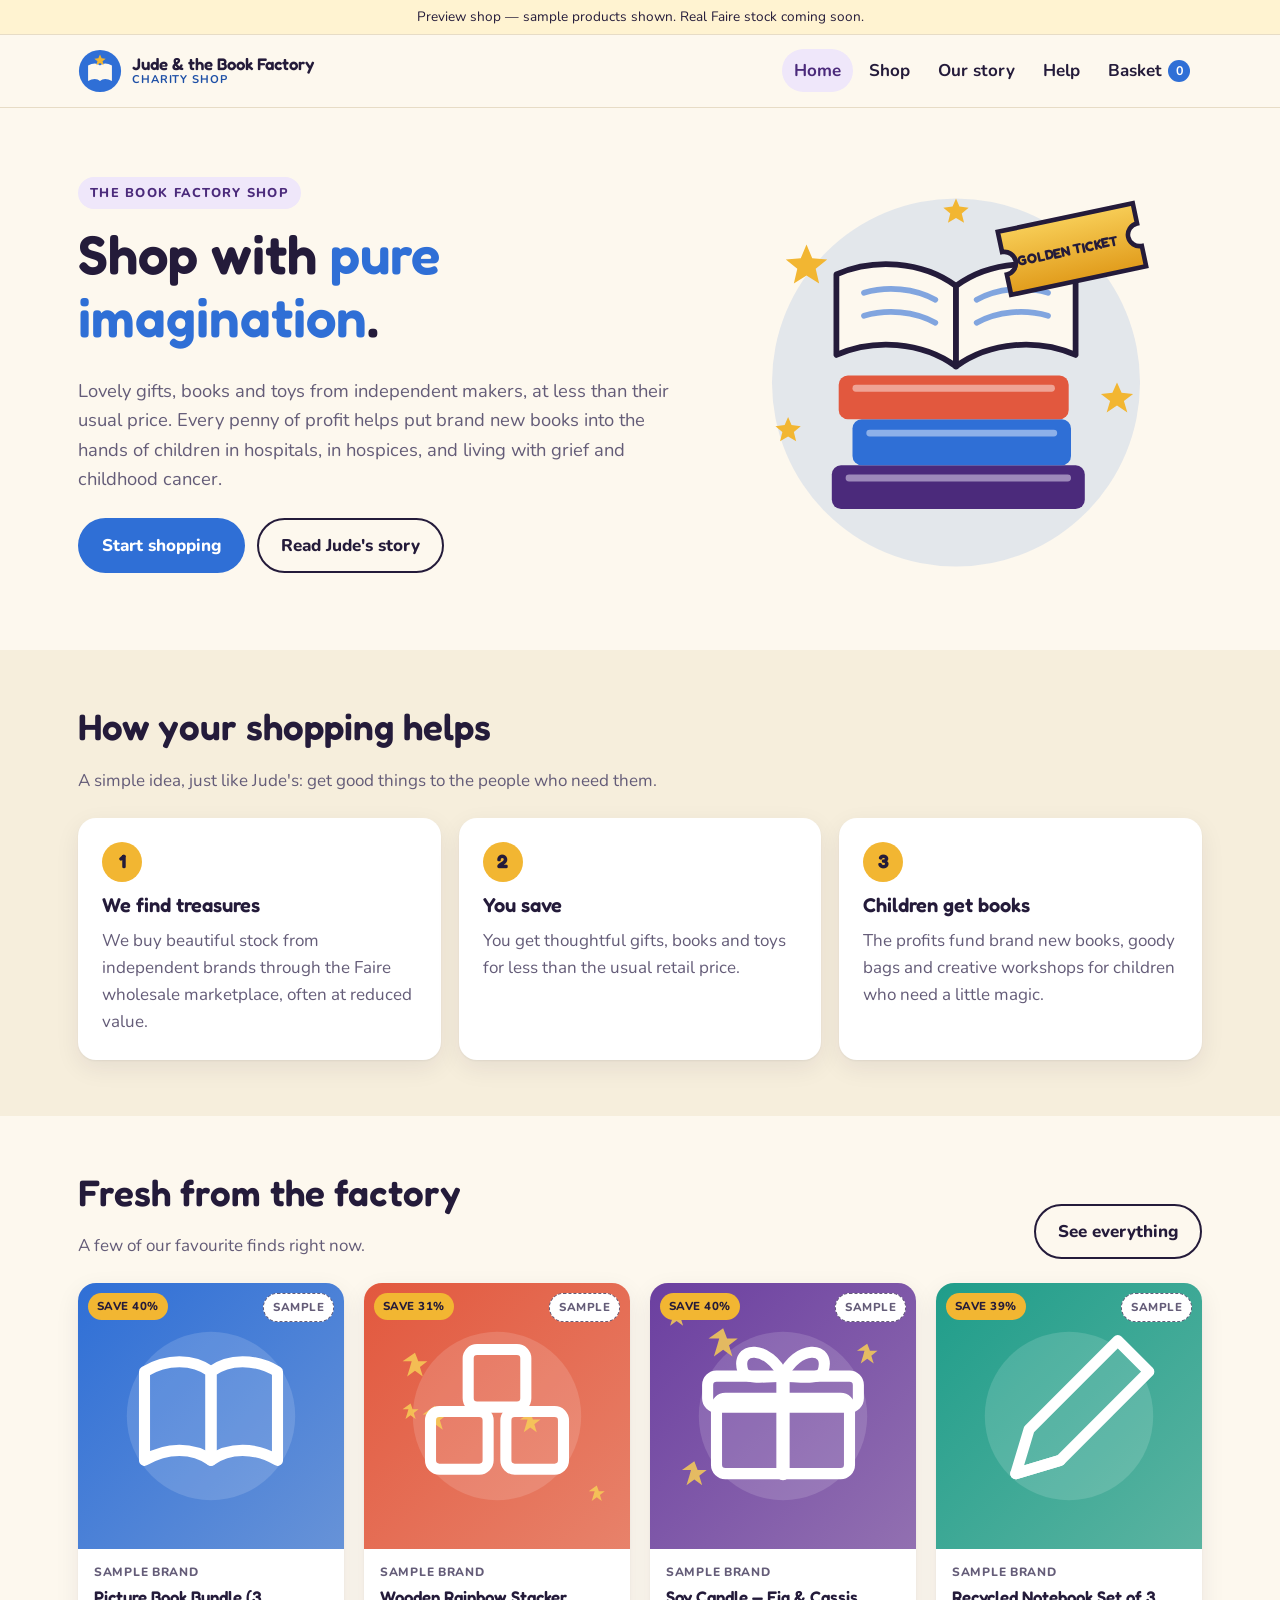
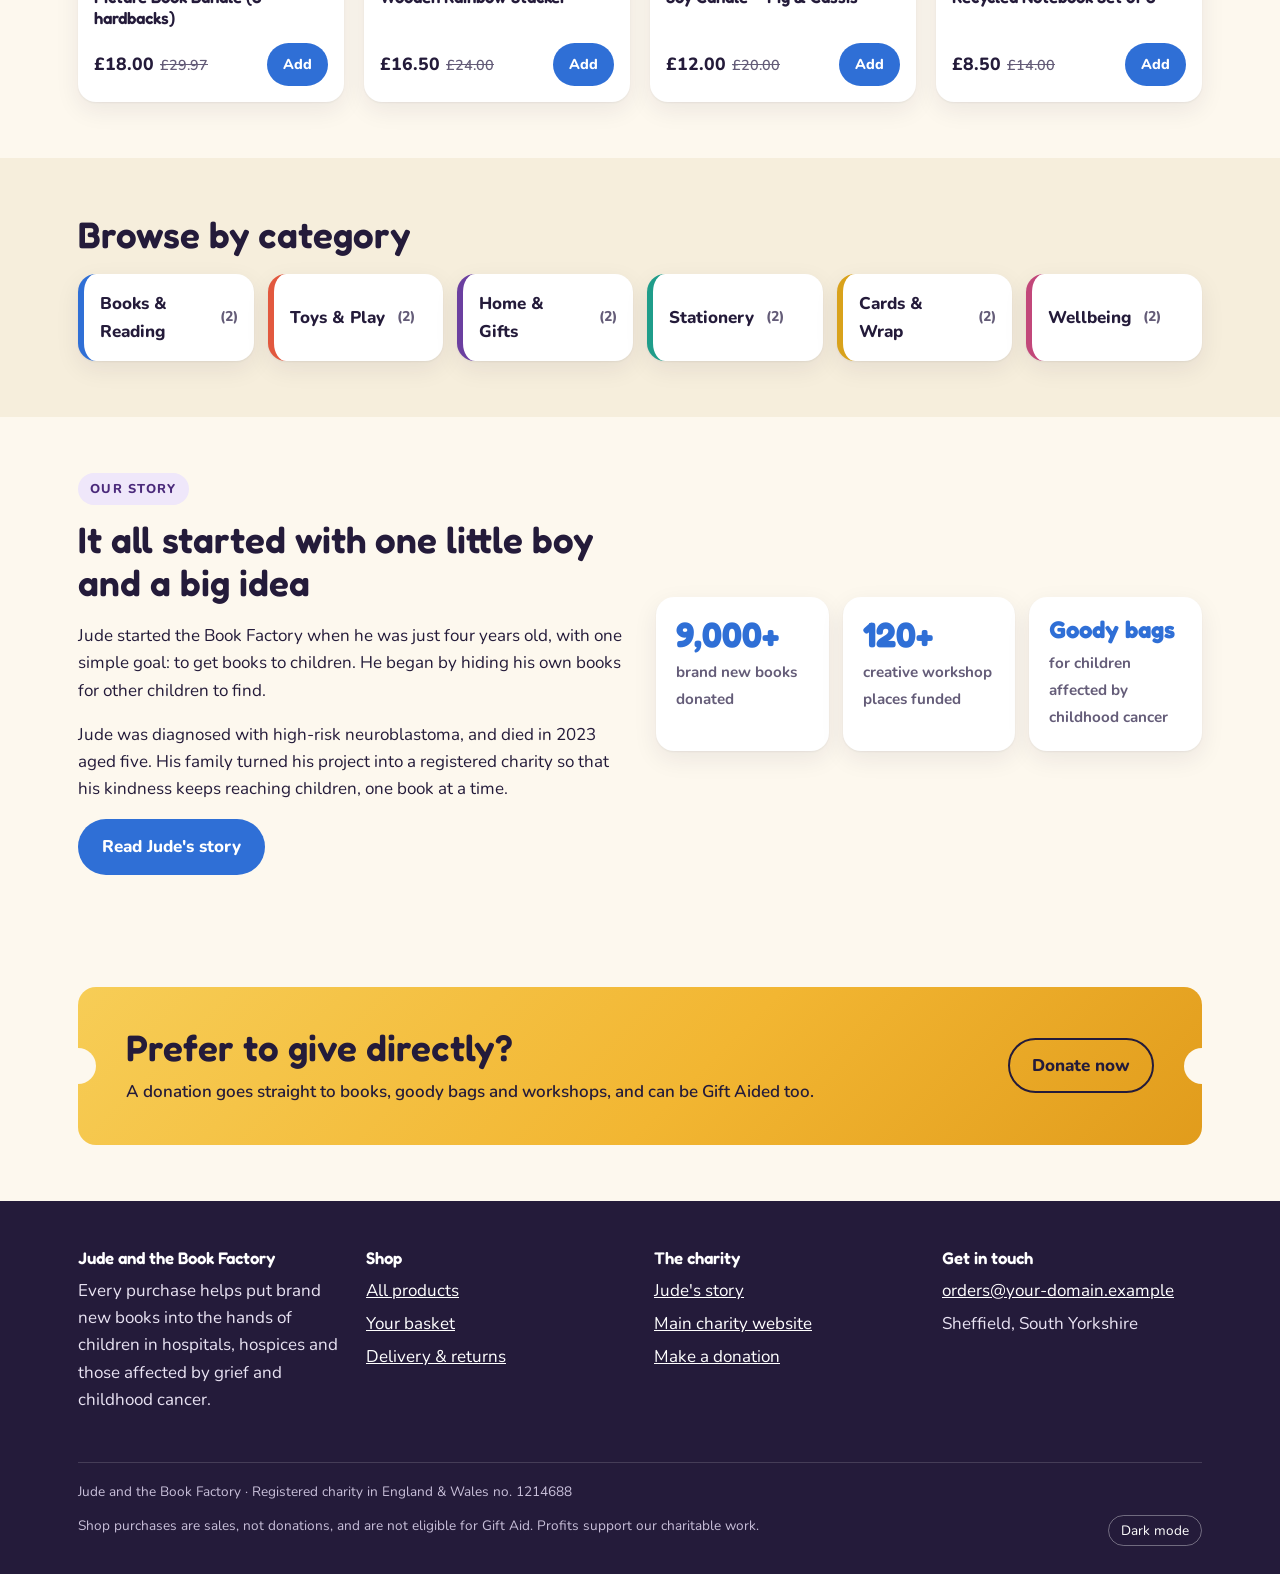
==== jude-book-factory-shop/index.html @ e393db59 "Add Jude and the Book Factory charity shop website Static HTML/CSS/JS shop for selling reduced-value" ====
<!doctype html>
<html lang="en-GB">
<head>
  <meta charset="utf-8">
  <meta name="viewport" content="width=device-width, initial-scale=1">
  <title>Book Factory Shop</title>
  <meta name="description" content="Shop beautiful gifts, books and toys from independent makers. Every purchase helps Jude and the Book Factory put brand new books into the hands of children in hospitals and hospices.">
  <link rel="preconnect" href="https://fonts.googleapis.com">
  <link rel="preconnect" href="https://fonts.gstatic.com" crossorigin>
  <link href="https://fonts.googleapis.com/css2?family=Fredoka:wght@500;600;700&family=Nunito:wght@400;600;700;800&display=swap" rel="stylesheet">
  <link rel="stylesheet" href="assets/css/styles.css">
  <link rel="icon" href="assets/img/favicon.svg" type="image/svg+xml">
</head>
<body data-page="home">
  <a class="skip-link" href="#main">Skip to content</a>
  <header id="site-header"></header>

  <main id="main">
    <section class="hero">
      <div class="container hero-grid">
        <div>
          <span class="eyebrow">The Book Factory Shop</span>
          <h1>Shop with <em>pure imagination</em>.</h1>
          <p class="lead">Lovely gifts, books and toys from independent makers, at less than their usual price.
            Every penny of profit helps put brand new books into the hands of children in hospitals, in hospices,
            and living with grief and childhood cancer.</p>
          <div class="hero-actions">
            <a class="btn btn-primary" href="shop.html">Start shopping</a>
            <a class="btn btn-ghost" href="our-story.html">Read Jude's story</a>
          </div>
        </div>
        <div class="hero-art" aria-hidden="true">
          <svg viewBox="0 0 400 360" xmlns="http://www.w3.org/2000/svg">
            <defs>
              <linearGradient id="hg" x1="0" y1="0" x2="0" y2="1">
                <stop offset="0" stop-color="#f7cd56"/><stop offset="1" stop-color="#e19c1c"/>
              </linearGradient>
            </defs>
            <circle cx="200" cy="190" r="160" fill="#2f6fd6" opacity=".12"/>
            <!-- book stack -->
            <rect x="92" y="262" width="220" height="38" rx="8" fill="#4b2a7b"/>
            <rect x="104" y="270" width="196" height="6" rx="3" fill="#efe7fa" opacity=".5"/>
            <rect x="110" y="222" width="190" height="40" rx="8" fill="#2f6fd6"/>
            <rect x="122" y="231" width="166" height="6" rx="3" fill="#fff" opacity=".45"/>
            <rect x="98" y="184" width="200" height="38" rx="8" fill="#e2583e"/>
            <rect x="110" y="192" width="176" height="6" rx="3" fill="#fff" opacity=".45"/>
            <!-- open book -->
            <path d="M200 176c-30-22-72-24-104-10v-70c32-14 74-12 104 10z" fill="#fdf8ee" stroke="#241b3a" stroke-width="5" stroke-linejoin="round"/>
            <path d="M200 176c30-22 72-24 104-10v-70c-32-14-74-12-104 10z" fill="#fdf8ee" stroke="#241b3a" stroke-width="5" stroke-linejoin="round"/>
            <path d="M120 112c20-6 44-4 62 6M120 132c20-6 44-4 62 6M218 118c18-10 42-12 62-6M218 138c18-10 42-12 62-6" stroke="#2f6fd6" stroke-width="5" stroke-linecap="round" fill="none" opacity=".6"/>
            <!-- golden ticket -->
            <g transform="rotate(-12 300 70)">
              <path d="M240 46h120v18a10 10 0 0 0 0 20v18H240V84a10 10 0 0 0 0-20z" fill="url(#hg)" stroke="#241b3a" stroke-width="4"/>
              <text x="296" y="79" text-anchor="middle" font-family="Fredoka, sans-serif" font-weight="700" font-size="12" fill="#241b3a">GOLDEN TICKET</text>
            </g>
            <!-- stars -->
            <g fill="#f2b632">
              <path d="M70 70l5 12 13 1-10 8 3 13-11-7-11 7 3-13-10-8 13-1z"/>
              <path d="M340 190l4 9 10 1-8 6 3 10-9-6-9 6 3-10-8-6 10-1z"/>
              <path d="M54 220l3 7 8 1-6 5 2 8-7-4-7 4 2-8-6-5 8-1z"/>
              <path d="M200 30l3 7 8 1-6 5 2 8-7-4-7 4 2-8-6-5 8-1z"/>
            </g>
          </svg>
        </div>
      </div>
    </section>

    <section class="section section-alt" aria-labelledby="how-heading">
      <div class="container">
        <div class="section-head">
          <div>
            <h2 id="how-heading">How your shopping helps</h2>
            <p>A simple idea, just like Jude's: get good things to the people who need them.</p>
          </div>
        </div>
        <div class="steps">
          <div class="step">
            <h3>We find treasures</h3>
            <p>We buy beautiful stock from independent brands through the Faire wholesale marketplace, often at reduced value.</p>
          </div>
          <div class="step">
            <h3>You save</h3>
            <p>You get thoughtful gifts, books and toys for less than the usual retail price.</p>
          </div>
          <div class="step">
            <h3>Children get books</h3>
            <p>The profits fund brand new books, goody bags and creative workshops for children who need a little magic.</p>
          </div>
        </div>
      </div>
    </section>

    <section class="section" aria-labelledby="featured-heading">
      <div class="container">
        <div class="section-head">
          <div>
            <h2 id="featured-heading">Fresh from the factory</h2>
            <p>A few of our favourite finds right now.</p>
          </div>
          <a class="btn btn-ghost" href="shop.html">See everything</a>
        </div>
        <div class="grid" id="featured-grid" aria-live="polite"></div>
      </div>
    </section>

    <section class="section section-alt" aria-labelledby="cats-heading">
      <div class="container">
        <h2 id="cats-heading">Browse by category</h2>
        <div class="cat-tiles" id="cat-tiles"></div>
      </div>
    </section>

    <section class="section" aria-labelledby="story-heading">
      <div class="container story">
        <div>
          <span class="eyebrow">Our story</span>
          <h2 id="story-heading">It all started with one little boy and a big idea</h2>
          <p>Jude started the Book Factory when he was just four years old, with one simple goal: to get books to children.
            He began by hiding his own books for other children to find.</p>
          <p>Jude was diagnosed with high-risk neuroblastoma, and died in 2023 aged five. His family turned his project into a
            registered charity so that his kindness keeps reaching children, one book at a time.</p>
          <a class="btn btn-primary" href="our-story.html">Read Jude's story</a>
        </div>
        <div class="stats">
          <div class="stat"><strong data-impact="booksDonated">9,000+</strong><span>brand new books donated</span></div>
          <div class="stat"><strong data-impact="workshopPlaces">120+</strong><span>creative workshop places funded</span></div>
          <div class="stat"><strong class="stat-word">Goody bags</strong><span>for children affected by childhood cancer</span></div>
        </div>
      </div>
    </section>

    <section class="section" aria-labelledby="ticket-heading">
      <div class="container">
        <div class="ticket">
          <div>
            <h2 id="ticket-heading">Prefer to give directly?</h2>
            <p>A donation goes straight to books, goody bags and workshops, and can be Gift Aided too.</p>
          </div>
          <a class="btn btn-ghost" data-donate href="#">Donate now</a>
        </div>
      </div>
    </section>
  </main>

  <footer id="site-footer"></footer>

  <script src="assets/js/config.js"></script>
  <script src="assets/js/products.js"></script>
  <script src="assets/js/commerce/core.js"></script>
  <script src="assets/js/commerce/providers/local-catalogue.js"></script>
  <script src="assets/js/commerce/providers/enquiry-checkout.js"></script>
  <script src="assets/js/commerce/providers/shopify.js"></script>
  <script src="assets/js/ui.js"></script>
  <script src="assets/js/pages/home.js"></script>
</body>
</html>
---- jude-book-factory-shop/assets/css/styles.css ----
/* Jude and the Book Factory — shop styles
   Palette: Jude's hearing-aid blue, Wonka purple, golden-ticket gold, storybook cream. */

:root {
  --bg: #fdf8ee;
  --bg-alt: #f6eedc;
  --surface: #ffffff;
  --ink: #241b3a;
  --muted: #645c78;
  --line: #e7dcc6;
  --blue: #2f6fd6;
  --blue-ink: #1d4fa6;
  --blue-soft: #e3edfc;
  --purple: #4b2a7b;
  --purple-soft: #efe7fa;
  --gold: #f2b632;
  --gold-soft: #fff3d1;
  --red: #c8432b;
  --green: #1d7f57;
  --on-dark: #fdf8ee;
  --shadow: 0 1px 2px rgba(36, 27, 58, .06), 0 8px 24px rgba(36, 27, 58, .08);
  --radius: 18px;
  --radius-sm: 10px;
  --font-display: "Fredoka", "Trebuchet MS", system-ui, sans-serif;
  --font-body: "Nunito", system-ui, -apple-system, "Segoe UI", sans-serif;
  --max: 1180px;
  color-scheme: light;
}

@media (prefers-color-scheme: dark) {
  :root:not([data-theme="light"]) {
    --bg: #15111f;
    --bg-alt: #1d1829;
    --surface: #221c31;
    --ink: #f3eee4;
    --muted: #b2a9c4;
    --line: #372e4b;
    --blue: #6b9cf0;
    --blue-ink: #9bbcf6;
    --blue-soft: #1d2a45;
    --purple: #b597e6;
    --purple-soft: #2b2140;
    --gold: #f4c25a;
    --gold-soft: #3a2f17;
    --red: #f08a74;
    --green: #5fcf9d;
    --on-dark: #15111f;
    --shadow: 0 1px 2px rgba(0, 0, 0, .3), 0 8px 24px rgba(0, 0, 0, .35);
    color-scheme: dark;
  }
}
:root[data-theme="dark"] {
  --bg: #15111f;
  --bg-alt: #1d1829;
  --surface: #221c31;
  --ink: #f3eee4;
  --muted: #b2a9c4;
  --line: #372e4b;
  --blue: #6b9cf0;
  --blue-ink: #9bbcf6;
  --blue-soft: #1d2a45;
  --purple: #b597e6;
  --purple-soft: #2b2140;
  --gold: #f4c25a;
  --gold-soft: #3a2f17;
  --red: #f08a74;
  --green: #5fcf9d;
  --on-dark: #15111f;
  --shadow: 0 1px 2px rgba(0, 0, 0, .3), 0 8px 24px rgba(0, 0, 0, .35);
  color-scheme: dark;
}

*, *::before, *::after { box-sizing: border-box; }
html { -webkit-text-size-adjust: 100%; }
body {
  margin: 0;
  background: var(--bg);
  color: var(--ink);
  font-family: var(--font-body);
  font-size: 17px;
  line-height: 1.6;
  overflow-x: hidden;
}
img { max-width: 100%; display: block; }
a { color: var(--blue-ink); }
a:hover { color: var(--purple); }
h1, h2, h3, h4 { font-family: var(--font-display); line-height: 1.15; margin: 0 0 .5em; font-weight: 600; }
h1 { font-size: clamp(2rem, 5vw, 3.4rem); }
h2 { font-size: clamp(1.6rem, 3.4vw, 2.3rem); }
h3 { font-size: 1.25rem; }
p { margin: 0 0 1em; }
:focus-visible { outline: 3px solid var(--gold); outline-offset: 2px; border-radius: 6px; }

.container { width: 100%; max-width: var(--max); margin: 0 auto; padding: 0 16px; }
@media (min-width: 720px) { .container { padding: 0 28px; } }

.skip-link {
  position: absolute; left: -999px; top: 8px; z-index: 100;
  background: var(--ink); color: var(--bg); padding: 8px 14px; border-radius: 8px;
}
.skip-link:focus { left: 8px; }

.visually-hidden {
  position: absolute !important; width: 1px; height: 1px; overflow: hidden;
  clip: rect(0 0 0 0); white-space: nowrap;
}

/* ---------- Demo strip ---------- */
.demo-strip {
  background: var(--gold-soft); color: var(--ink);
  font-size: .85rem; text-align: center; padding: 6px 16px; border-bottom: 1px solid var(--line);
}

/* ---------- Header ---------- */
.site-header {
  position: sticky; top: 0; z-index: 50;
  background: color-mix(in srgb, var(--bg) 92%, transparent);
  backdrop-filter: saturate(1.2) blur(8px);
  border-bottom: 1px solid var(--line);
}
.header-inner { display: flex; align-items: center; gap: 16px; min-height: 72px; }
.brand { display: flex; align-items: center; gap: 10px; text-decoration: none; color: var(--ink); min-width: 0; }
.brand img { height: 52px; width: auto; }
.brand-mark { width: 44px; height: 44px; flex: none; }
.brand-text { font-family: var(--font-display); font-weight: 600; line-height: 1.05; font-size: 1.05rem; }
.brand-text small { display: block; font-family: var(--font-body); font-weight: 700; font-size: .7rem; letter-spacing: .08em; text-transform: uppercase; color: var(--blue-ink); }
.main-nav { margin-left: auto; display: flex; align-items: center; gap: 4px; }
.main-nav a {
  text-decoration: none; color: var(--ink); font-weight: 700; padding: 8px 12px; border-radius: 999px;
}
.main-nav a:hover, .main-nav a[aria-current="page"] { background: var(--purple-soft); color: var(--purple); }
.basket-link { display: inline-flex; align-items: center; gap: 6px; }
.basket-count {
  min-width: 22px; height: 22px; padding: 0 6px; border-radius: 999px;
  background: var(--blue); color: #fff; font-size: .78rem; display: inline-grid; place-items: center;
}
.nav-toggle {
  display: none; margin-left: auto; background: none; border: 2px solid var(--line); color: var(--ink);
  border-radius: 12px; padding: 8px 12px; font: inherit; font-weight: 700; cursor: pointer;
}
@media (max-width: 760px) {
  .nav-toggle { display: inline-flex; gap: 6px; align-items: center; }
  .main-nav {
    display: none; position: absolute; left: 0; right: 0; top: 100%;
    flex-direction: column; align-items: stretch; gap: 0;
    background: var(--bg); border-bottom: 1px solid var(--line); padding: 8px 16px 16px;
  }
  .main-nav.open { display: flex; }
  .main-nav a { padding: 12px; border-radius: 12px; }
  .brand img { height: 44px; }
}

/* ---------- Buttons ---------- */
.btn {
  display: inline-flex; align-items: center; justify-content: center; gap: 8px;
  font: inherit; font-weight: 800; text-decoration: none; cursor: pointer;
  border: 2px solid transparent; border-radius: 999px; padding: 12px 22px;
  transition: transform .12s ease, background .12s ease;
}
.btn:active { transform: translateY(1px); }
.btn-primary { background: var(--blue); color: #fff; }
.btn-primary:hover { background: var(--blue-ink); color: #fff; }
.btn-gold { background: var(--gold); color: #241b3a; }
.btn-gold:hover { filter: brightness(1.05); color: #241b3a; }
.btn-ghost { background: transparent; border-color: var(--ink); color: var(--ink); }
.btn-ghost:hover { background: var(--ink); color: var(--bg); }
.btn-block { width: 100%; }
.btn[disabled] { opacity: .5; cursor: not-allowed; }
.link-btn { background: none; border: 0; color: var(--red); font: inherit; font-weight: 700; cursor: pointer; padding: 4px; text-decoration: underline; }

/* ---------- Hero ---------- */
.hero { position: relative; overflow: hidden; padding: 56px 0 64px; }
.hero-grid { display: grid; gap: 32px; align-items: center; }
@media (min-width: 860px) { .hero-grid { grid-template-columns: 1.1fr .9fr; } }
.eyebrow {
  display: inline-block; font-weight: 800; font-size: .8rem; letter-spacing: .1em; text-transform: uppercase;
  color: var(--purple); background: var(--purple-soft); padding: 6px 12px; border-radius: 999px; margin-bottom: 14px;
}
.hero h1 em { font-style: normal; color: var(--blue); }
.hero .lead { font-size: 1.15rem; color: var(--muted); max-width: 34em; }
.hero-actions { display: flex; flex-wrap: wrap; gap: 12px; margin-top: 24px; }
.hero-art { max-width: 460px; margin: 0 auto; width: 100%; }
.sparkle { position: absolute; color: var(--gold); opacity: .8; pointer-events: none; }

/* ---------- Sections ---------- */
.section { padding: 56px 0; }
.section-alt { background: var(--bg-alt); }
.section-head { display: flex; flex-wrap: wrap; align-items: end; justify-content: space-between; gap: 12px; margin-bottom: 24px; }
.section-head p { color: var(--muted); margin: 0; max-width: 40em; }

.steps { display: grid; gap: 18px; grid-template-columns: repeat(auto-fit, minmax(240px, 1fr)); counter-reset: step; }
.step { background: var(--surface); border-radius: var(--radius); padding: 24px; box-shadow: var(--shadow); position: relative; }
.step::before {
  counter-increment: step; content: counter(step);
  display: grid; place-items: center; width: 40px; height: 40px; border-radius: 50%;
  background: var(--gold); color: #241b3a; font-family: var(--font-display); font-weight: 700; font-size: 1.2rem; margin-bottom: 12px;
}
.step p { color: var(--muted); margin: 0; }

/* ---------- Product grid ---------- */
.grid { display: grid; gap: 20px; grid-template-columns: repeat(auto-fill, minmax(220px, 1fr)); }
@media (max-width: 520px) { .grid { grid-template-columns: repeat(2, minmax(0, 1fr)); gap: 12px; } }
.card {
  background: var(--surface); border-radius: var(--radius); overflow: hidden; box-shadow: var(--shadow);
  display: flex; flex-direction: column; position: relative; transition: transform .15s ease;
}
.card:hover { transform: translateY(-3px); }
.card-media { aspect-ratio: 1 / 1; background: var(--bg-alt); position: relative; overflow: hidden; }
.card-media img, .card-media svg { width: 100%; height: 100%; object-fit: cover; }
.card-body { padding: 14px 16px 16px; display: flex; flex-direction: column; gap: 4px; flex: 1; }
.card-brand { font-size: .75rem; font-weight: 800; letter-spacing: .06em; text-transform: uppercase; color: var(--muted); }
.card-title { font-family: var(--font-display); font-weight: 600; font-size: 1.05rem; line-height: 1.25; margin: 0; }
.card-title a { color: var(--ink); text-decoration: none; }
.card-title a::after { content: ""; position: absolute; inset: 0; }
.card-foot { margin-top: auto; padding-top: 10px; display: flex; align-items: center; justify-content: space-between; gap: 8px; flex-wrap: wrap; }
.card .btn { position: relative; z-index: 1; padding: 8px 14px; font-size: .9rem; }
@media (max-width: 520px) {
  .card-body { padding: 10px 12px 12px; }
  .card-title { font-size: .95rem; }
  .card .btn { width: 100%; }
}

.price { font-weight: 800; font-size: 1.1rem; }
.price-was { color: var(--muted); text-decoration: line-through; font-weight: 600; font-size: .9rem; margin-left: 6px; }
.badge {
  position: absolute; top: 10px; left: 10px; z-index: 1;
  font-size: .72rem; font-weight: 800; letter-spacing: .04em; text-transform: uppercase;
  padding: 4px 9px; border-radius: 999px; background: var(--gold); color: #241b3a;
}
.badge-sold { background: var(--ink); color: var(--bg); }
.badge-sample {
  left: auto; right: 10px; background: var(--surface); color: var(--muted); border: 1px dashed var(--muted);
}

/* ---------- Category tiles ---------- */
.cat-tiles { display: grid; gap: 14px; grid-template-columns: repeat(auto-fill, minmax(160px, 1fr)); }
.cat-tile {
  display: flex; align-items: center; gap: 12px; padding: 16px; border-radius: var(--radius);
  background: var(--surface); box-shadow: var(--shadow); text-decoration: none; color: var(--ink); font-weight: 800;
  border-left: 6px solid var(--tile, var(--blue));
}
.cat-tile:hover { color: var(--ink); transform: translateY(-2px); }

/* ---------- Story / impact ---------- */
.story { display: grid; gap: 32px; align-items: center; }
@media (min-width: 860px) { .story { grid-template-columns: 1fr 1fr; } }
.stats { display: grid; grid-template-columns: repeat(auto-fit, minmax(140px, 1fr)); gap: 14px; }
.stat { background: var(--surface); border-radius: var(--radius); padding: 20px; box-shadow: var(--shadow); }
.stat strong { display: block; font-family: var(--font-display); font-size: 2.2rem; color: var(--blue); line-height: 1; margin-bottom: 6px; }
.stat strong.stat-word { font-size: 1.5rem; line-height: 1.1; }
.stat span { color: var(--muted); font-weight: 700; font-size: .95rem; }
.quote {
  font-family: var(--font-display); font-size: 1.35rem; line-height: 1.35; color: var(--purple);
  border-left: 5px solid var(--gold); padding-left: 18px; margin: 0 0 1em;
}

/* ---------- Golden ticket ---------- */
.ticket {
  position: relative; background: linear-gradient(135deg, #f7cd56, #f2b632 55%, #e19c1c);
  color: #241b3a; border-radius: var(--radius); padding: 32px 28px; overflow: hidden;
  display: grid; gap: 16px; align-items: center;
}
@media (min-width: 760px) { .ticket { grid-template-columns: 1fr auto; padding: 40px 48px; } }
.ticket::before, .ticket::after {
  content: ""; position: absolute; top: 50%; width: 36px; height: 36px; border-radius: 50%;
  background: var(--bg); transform: translateY(-50%);
}
.ticket::before { left: -18px; }
.ticket::after { right: -18px; }
.ticket h2 { margin-bottom: .25em; }
.ticket p { margin: 0; font-weight: 600; }
.ticket .btn-ghost { border-color: #241b3a; color: #241b3a; }
.ticket .btn-ghost:hover { background: #241b3a; color: #f7cd56; }

/* ---------- Shop layout ---------- */
.page-head { padding: 40px 0 8px; }
.page-head p { color: var(--muted); max-width: 42em; }
.shop-layout { display: grid; gap: 24px; padding-bottom: 56px; }
@media (min-width: 900px) { .shop-layout { grid-template-columns: 250px 1fr; align-items: start; } }
.filters {
  background: var(--surface); border-radius: var(--radius); padding: 18px; box-shadow: var(--shadow);
  display: grid; gap: 18px;
}
@media (min-width: 900px) { .filters { position: sticky; top: 92px; } }
.filters h2 { font-size: 1rem; margin: 0 0 8px; font-family: var(--font-body); font-weight: 800; letter-spacing: .06em; text-transform: uppercase; color: var(--muted); }
.chips { display: flex; flex-wrap: wrap; gap: 8px; }
.chip {
  font: inherit; font-weight: 700; font-size: .9rem; cursor: pointer;
  border: 2px solid var(--line); background: var(--bg); color: var(--ink); border-radius: 999px; padding: 6px 12px;
}
.chip[aria-pressed="true"] { background: var(--purple); border-color: var(--purple); color: #fff; }
:root[data-theme="dark"] .chip[aria-pressed="true"] { color: #15111f; }
@media (prefers-color-scheme: dark) { :root:not([data-theme="light"]) .chip[aria-pressed="true"] { color: #15111f; } }

.field { display: grid; gap: 6px; }
.field label, .field .label { font-weight: 800; font-size: .92rem; }
.field .hint { font-size: .85rem; color: var(--muted); }
input[type="text"], input[type="email"], input[type="tel"], input[type="search"], input[type="number"], input[type="url"], select, textarea {
  width: 100%; font: inherit; color: var(--ink); background: var(--bg);
  border: 2px solid var(--line); border-radius: var(--radius-sm); padding: 10px 12px;
}
input:focus, select:focus, textarea:focus { border-color: var(--blue); outline: none; box-shadow: 0 0 0 3px var(--blue-soft); }
textarea { min-height: 96px; resize: vertical; }
.check { display: flex; gap: 10px; align-items: flex-start; font-weight: 600; }
.check input { width: 20px; height: 20px; margin-top: 3px; accent-color: var(--blue); flex: none; }

.results-bar { display: flex; flex-wrap: wrap; align-items: center; justify-content: space-between; gap: 12px; margin-bottom: 16px; }
.results-bar select { width: auto; }
.empty {
  text-align: center; padding: 48px 16px; background: var(--surface); border-radius: var(--radius); box-shadow: var(--shadow);
}

/* ---------- Product detail ---------- */
.breadcrumb { font-size: .9rem; color: var(--muted); padding-top: 24px; }
.breadcrumb a { color: var(--muted); }
.product { display: grid; gap: 32px; padding: 24px 0 56px; }
@media (min-width: 860px) { .product { grid-template-columns: 1fr 1fr; align-items: start; } }
.product-media { border-radius: var(--radius); overflow: hidden; background: var(--bg-alt); aspect-ratio: 1/1; position: relative; box-shadow: var(--shadow); }
.product-media img, .product-media svg { width: 100%; height: 100%; object-fit: cover; }
.product-info .price { font-size: 1.6rem; }
.saving { display: inline-block; background: var(--gold-soft); color: var(--ink); font-weight: 800; border-radius: 999px; padding: 3px 10px; font-size: .85rem; margin-left: 8px; }
.stock { font-weight: 700; margin: 10px 0 18px; }
.stock.in { color: var(--green); }
.stock.low { color: #b56b00; }
:root[data-theme="dark"] .stock.low { color: var(--gold); }
@media (prefers-color-scheme: dark) { :root:not([data-theme="light"]) .stock.low { color: var(--gold); } }
.stock.out { color: var(--red); }
.buy-row { display: flex; gap: 12px; flex-wrap: wrap; align-items: center; margin-bottom: 20px; }
.qty { display: inline-flex; align-items: center; border: 2px solid var(--line); border-radius: 999px; overflow: hidden; background: var(--surface); }
.qty button { width: 40px; height: 44px; border: 0; background: none; font: inherit; font-size: 1.2rem; font-weight: 800; cursor: pointer; color: var(--ink); }
.qty input { width: 48px; border: 0; text-align: center; padding: 0; background: transparent; border-radius: 0; -moz-appearance: textfield; }
.qty input::-webkit-outer-spin-button, .qty input::-webkit-inner-spin-button { -webkit-appearance: none; margin: 0; }
.qty input:focus { box-shadow: none; }
.meta-list { list-style: none; padding: 0; margin: 20px 0 0; display: grid; gap: 6px; color: var(--muted); font-size: .95rem; }
.impact-note {
  display: flex; gap: 12px; align-items: flex-start; background: var(--blue-soft); border-radius: var(--radius-sm); padding: 14px 16px; font-weight: 600;
}
.impact-note svg { flex: none; color: var(--blue); margin-top: 2px; }

/* ---------- Basket & checkout ---------- */
.two-col { display: grid; gap: 28px; padding-bottom: 56px; }
@media (min-width: 900px) { .two-col { grid-template-columns: 1fr 360px; align-items: start; } }
.panel { background: var(--surface); border-radius: var(--radius); padding: 20px; box-shadow: var(--shadow); }
@media (min-width: 900px) { .summary { position: sticky; top: 92px; } }
.line-items { list-style: none; margin: 0; padding: 0; }
.line-item { display: grid; grid-template-columns: 84px 1fr auto; gap: 14px; align-items: center; padding: 14px 0; border-bottom: 1px solid var(--line); }
.line-item:last-child { border-bottom: 0; }
.line-item .thumb { width: 84px; height: 84px; border-radius: 12px; overflow: hidden; background: var(--bg-alt); }
.line-item .thumb img, .line-item .thumb svg { width: 100%; height: 100%; object-fit: cover; }
.line-item h3 { font-size: 1rem; margin: 0 0 4px; }
.line-item h3 a { color: var(--ink); text-decoration: none; }
.line-controls { display: flex; gap: 10px; align-items: center; flex-wrap: wrap; }
.line-total { font-weight: 800; text-align: right; }
@media (max-width: 520px) {
  .line-item { grid-template-columns: 64px 1fr; }
  .line-item .thumb { width: 64px; height: 64px; }
  .line-total { grid-column: 2; text-align: left; }
}
.totals { display: grid; gap: 8px; margin: 12px 0 18px; }
.totals div { display: flex; justify-content: space-between; gap: 12px; }
.totals .grand { font-size: 1.25rem; font-weight: 800; border-top: 2px solid var(--line); padding-top: 10px; }
.small { font-size: .88rem; color: var(--muted); }

.form-grid { display: grid; gap: 16px; }
@media (min-width: 620px) { .form-grid.cols-2 { grid-template-columns: 1fr 1fr; } }
fieldset { border: 0; padding: 0; margin: 0 0 28px; }
legend { font-family: var(--font-display); font-weight: 600; font-size: 1.3rem; margin-bottom: 12px; padding: 0; }
.radio-card {
  display: flex; gap: 12px; align-items: flex-start; padding: 14px 16px; border: 2px solid var(--line);
  border-radius: var(--radius-sm); cursor: pointer; background: var(--bg);
}
.radio-card:has(input:checked) { border-color: var(--blue); background: var(--blue-soft); }
.radio-card input { margin-top: 4px; accent-color: var(--blue); width: 18px; height: 18px; flex: none; }
.radio-card .rc-main { flex: 1; }
.radio-card strong { display: block; }
.error-text { color: var(--red); font-weight: 700; font-size: .9rem; }
.notice { border-radius: var(--radius-sm); padding: 14px 16px; background: var(--gold-soft); font-weight: 600; }
.notice-error { background: color-mix(in srgb, var(--red) 15%, var(--surface)); }
.confirm { text-align: center; max-width: 640px; margin: 0 auto; padding: 48px 0 72px; }
.confirm pre {
  text-align: left; white-space: pre-wrap; background: var(--surface); border: 1px solid var(--line);
  border-radius: var(--radius-sm); padding: 16px; font-size: .85rem; max-height: 320px; overflow: auto;
}

/* ---------- Prose ---------- */
.prose { max-width: 720px; }
.prose p { font-size: 1.08rem; }
.prose h2 { margin-top: 1.4em; }

/* ---------- Footer ---------- */
.site-footer { background: #241b3a; color: #e9e3f3; padding: 48px 0 28px; margin-top: 0; }
.site-footer a { color: #fff; }
.site-footer a:hover { color: var(--gold); }
.footer-grid { display: grid; gap: 28px; grid-template-columns: repeat(auto-fit, minmax(200px, 1fr)); }
.site-footer h2 { font-size: 1.05rem; color: #fff; }
.site-footer ul { list-style: none; padding: 0; margin: 0; display: grid; gap: 6px; }
.footer-legal { border-top: 1px solid rgba(255,255,255,.15); margin-top: 32px; padding-top: 18px; font-size: .85rem; color: #c9c0da; display: flex; flex-wrap: wrap; justify-content: space-between; gap: 12px; }
.theme-toggle { background: none; border: 1px solid rgba(255,255,255,.35); color: #fff; border-radius: 999px; padding: 4px 12px; font: inherit; font-size: .85rem; cursor: pointer; }

/* ---------- Toast ---------- */
.toast {
  position: fixed; left: 50%; bottom: 20px; transform: translateX(-50%) translateY(140%);
  background: var(--ink); color: var(--bg); padding: 12px 18px; border-radius: 999px; font-weight: 700;
  box-shadow: var(--shadow); transition: transform .25s ease; z-index: 200; max-width: calc(100% - 32px);
  display: flex; gap: 12px; align-items: center;
}
.toast.show { transform: translateX(-50%) translateY(0); }
.toast a { color: var(--gold); }

/* ---------- Admin ---------- */
.admin-table { width: 100%; border-collapse: collapse; font-size: .92rem; }
.admin-table th, .admin-table td { text-align: left; padding: 8px 10px; border-bottom: 1px solid var(--line); vertical-align: middle; }
.admin-table th { font-size: .78rem; text-transform: uppercase; letter-spacing: .06em; color: var(--muted); }
.table-wrap { overflow-x: auto; }
.toolbar { display: flex; flex-wrap: wrap; gap: 10px; margin-bottom: 16px; }

@media (prefers-reduced-motion: reduce) {
  *, *::before, *::after { transition: none !important; animation: none !important; }
}
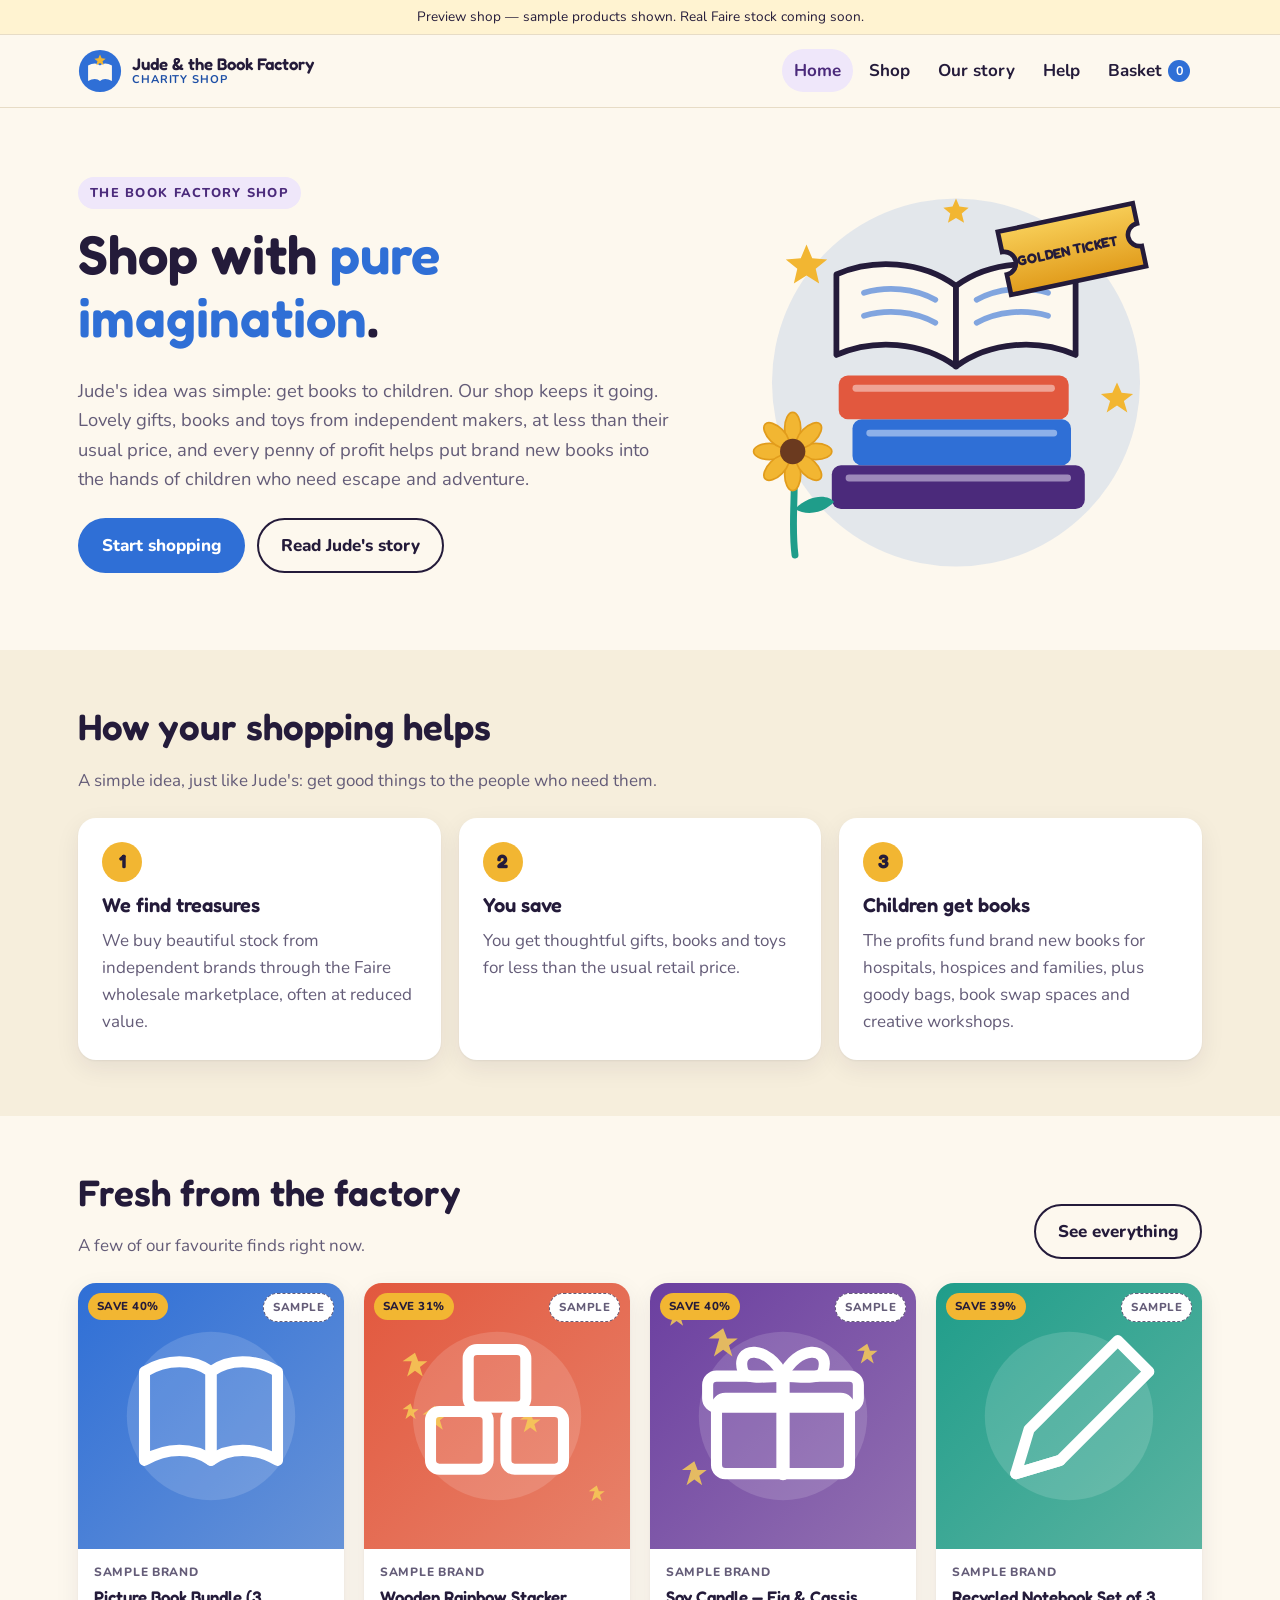
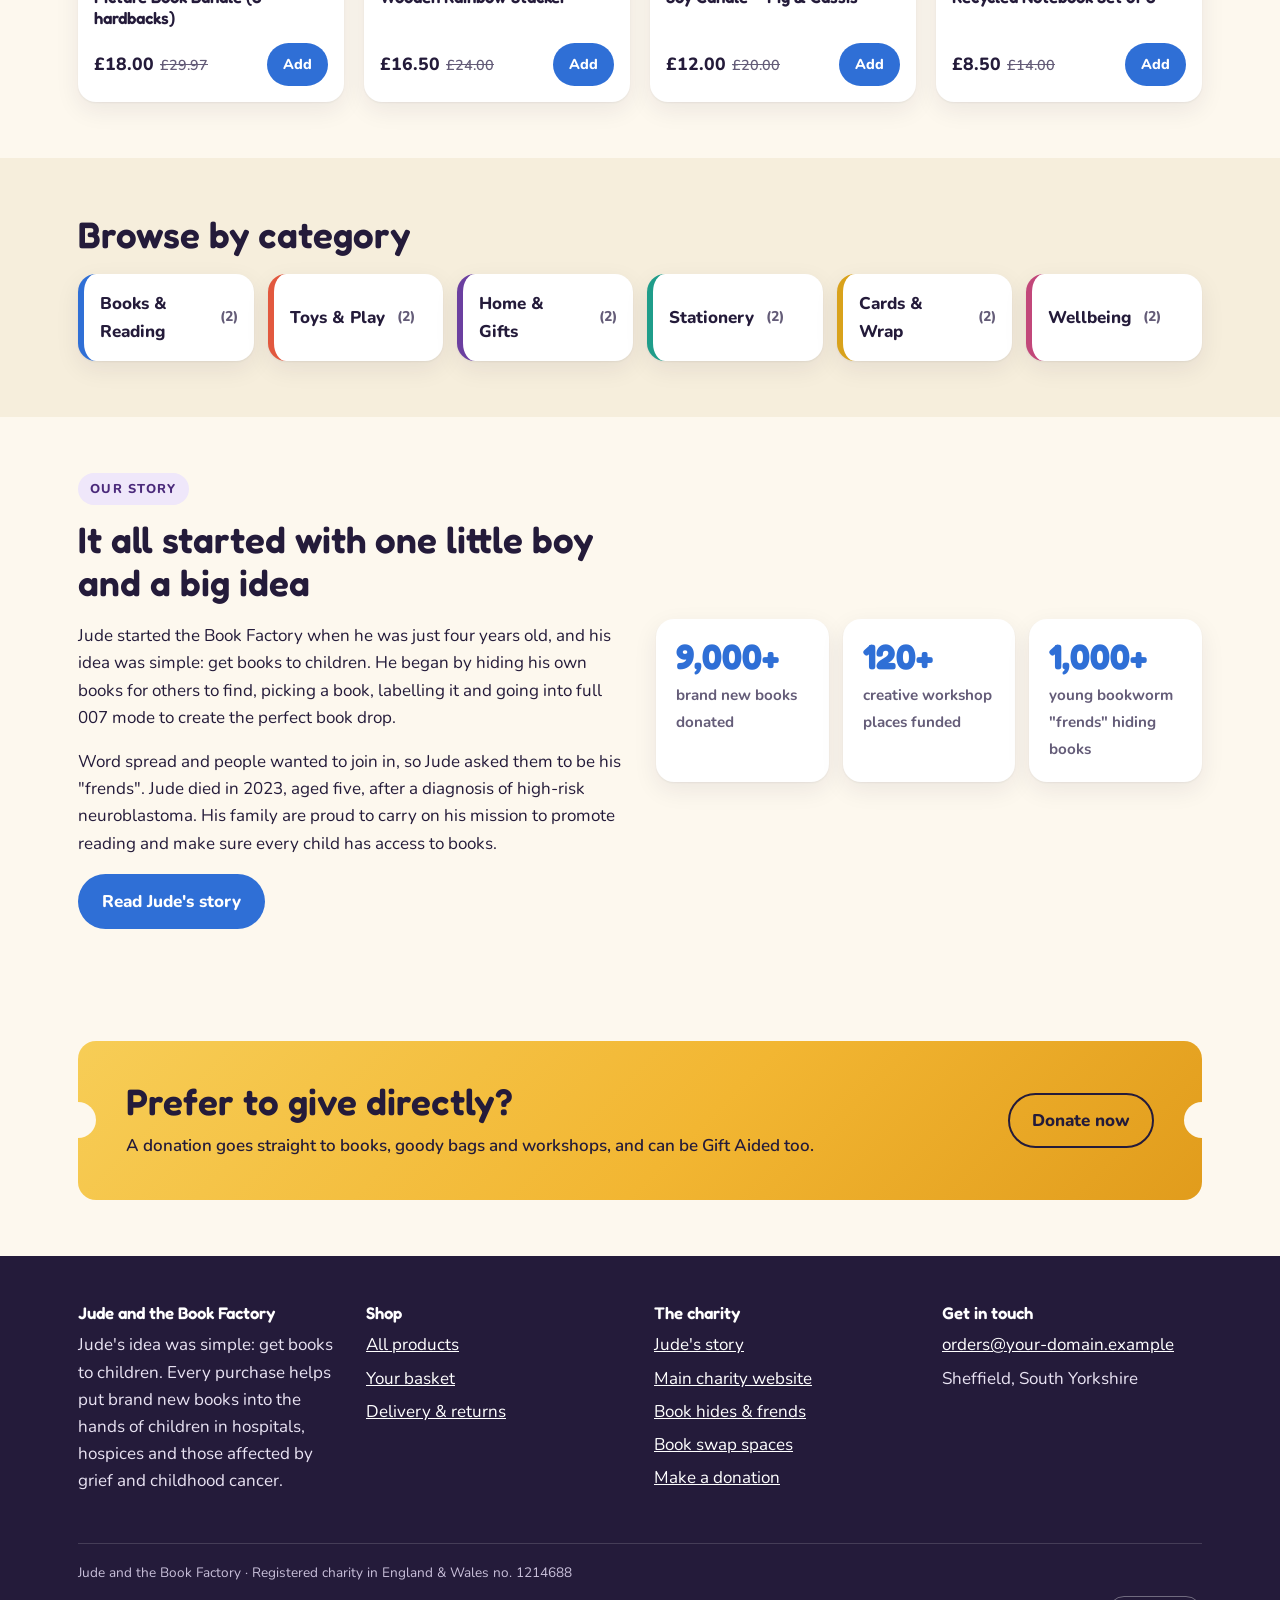
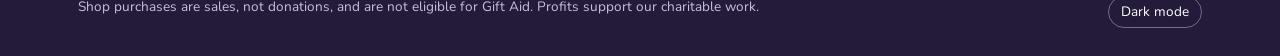
==== commit 38c36654: "Use charity's own wording and Faire retailer rules in shop site Story and home copy now follow judea" ====
--- a/jude-book-factory-shop/index.html
+++ b/jude-book-factory-shop/index.html
@@ -21,9 +21,9 @@
         <div>
           <span class="eyebrow">The Book Factory Shop</span>
           <h1>Shop with <em>pure imagination</em>.</h1>
-          <p class="lead">Lovely gifts, books and toys from independent makers, at less than their usual price.
-            Every penny of profit helps put brand new books into the hands of children in hospitals, in hospices,
-            and living with grief and childhood cancer.</p>
+          <p class="lead">Jude's idea was simple: get books to children. Our shop keeps it going. Lovely gifts, books and
+            toys from independent makers, at less than their usual price, and every penny of profit helps put brand new
+            books into the hands of children who need escape and adventure.</p>
           <div class="hero-actions">
             <a class="btn btn-primary" href="shop.html">Start shopping</a>
             <a class="btn btn-ghost" href="our-story.html">Read Jude's story</a>
@@ -53,11 +53,22 @@
               <path d="M240 46h120v18a10 10 0 0 0 0 20v18H240V84a10 10 0 0 0 0-20z" fill="url(#hg)" stroke="#241b3a" stroke-width="4"/>
               <text x="296" y="79" text-anchor="middle" font-family="Fredoka, sans-serif" font-weight="700" font-size="12" fill="#241b3a">GOLDEN TICKET</text>
             </g>
+            <!-- sunflower (Jude loved sunflower picking) -->
+            <g transform="translate(58 250)">
+              <path d="M0 0 C 4 30, -2 60, 2 90" stroke="#1f9d8a" stroke-width="6" fill="none" stroke-linecap="round"/>
+              <path d="M2 50 c 14 -14 30 -12 34 -6 c -10 10 -24 12 -34 6z" fill="#1f9d8a"/>
+              <g fill="#f2b632" stroke="#e19c1c" stroke-width="1.5">
+                <ellipse cx="0" cy="-20" rx="7" ry="14"/><ellipse cx="0" cy="20" rx="7" ry="14"/>
+                <ellipse cx="-20" cy="0" rx="14" ry="7"/><ellipse cx="20" cy="0" rx="14" ry="7"/>
+                <ellipse cx="-14" cy="-14" rx="7" ry="14" transform="rotate(-45 -14 -14)"/><ellipse cx="14" cy="14" rx="7" ry="14" transform="rotate(-45 14 14)"/>
+                <ellipse cx="14" cy="-14" rx="7" ry="14" transform="rotate(45 14 -14)"/><ellipse cx="-14" cy="14" rx="7" ry="14" transform="rotate(45 -14 14)"/>
+              </g>
+              <circle r="11" fill="#6b3a1f"/>
+            </g>
             <!-- stars -->
             <g fill="#f2b632">
               <path d="M70 70l5 12 13 1-10 8 3 13-11-7-11 7 3-13-10-8 13-1z"/>
               <path d="M340 190l4 9 10 1-8 6 3 10-9-6-9 6 3-10-8-6 10-1z"/>
-              <path d="M54 220l3 7 8 1-6 5 2 8-7-4-7 4 2-8-6-5 8-1z"/>
               <path d="M200 30l3 7 8 1-6 5 2 8-7-4-7 4 2-8-6-5 8-1z"/>
             </g>
           </svg>
@@ -84,7 +95,7 @@
           </div>
           <div class="step">
             <h3>Children get books</h3>
-            <p>The profits fund brand new books, goody bags and creative workshops for children who need a little magic.</p>
+            <p>The profits fund brand new books for hospitals, hospices and families, plus goody bags, book swap spaces and creative workshops.</p>
           </div>
         </div>
       </div>
@@ -115,16 +126,18 @@
         <div>
           <span class="eyebrow">Our story</span>
           <h2 id="story-heading">It all started with one little boy and a big idea</h2>
-          <p>Jude started the Book Factory when he was just four years old, with one simple goal: to get books to children.
-            He began by hiding his own books for other children to find.</p>
-          <p>Jude was diagnosed with high-risk neuroblastoma, and died in 2023 aged five. His family turned his project into a
-            registered charity so that his kindness keeps reaching children, one book at a time.</p>
+          <p>Jude started the Book Factory when he was just four years old, and his idea was simple: get books to children.
+            He began by hiding his own books for others to find, picking a book, labelling it and going into full 007 mode to
+            create the perfect book drop.</p>
+          <p>Word spread and people wanted to join in, so Jude asked them to be his "frends". Jude died in 2023, aged five,
+            after a diagnosis of high-risk neuroblastoma. His family are proud to carry on his mission to promote reading and
+            make sure every child has access to books.</p>
           <a class="btn btn-primary" href="our-story.html">Read Jude's story</a>
         </div>
         <div class="stats">
           <div class="stat"><strong data-impact="booksDonated">9,000+</strong><span>brand new books donated</span></div>
           <div class="stat"><strong data-impact="workshopPlaces">120+</strong><span>creative workshop places funded</span></div>
-          <div class="stat"><strong class="stat-word">Goody bags</strong><span>for children affected by childhood cancer</span></div>
+          <div class="stat"><strong data-impact="frends">1,000+</strong><span>young bookworm "frends" hiding books</span></div>
         </div>
       </div>
     </section>
